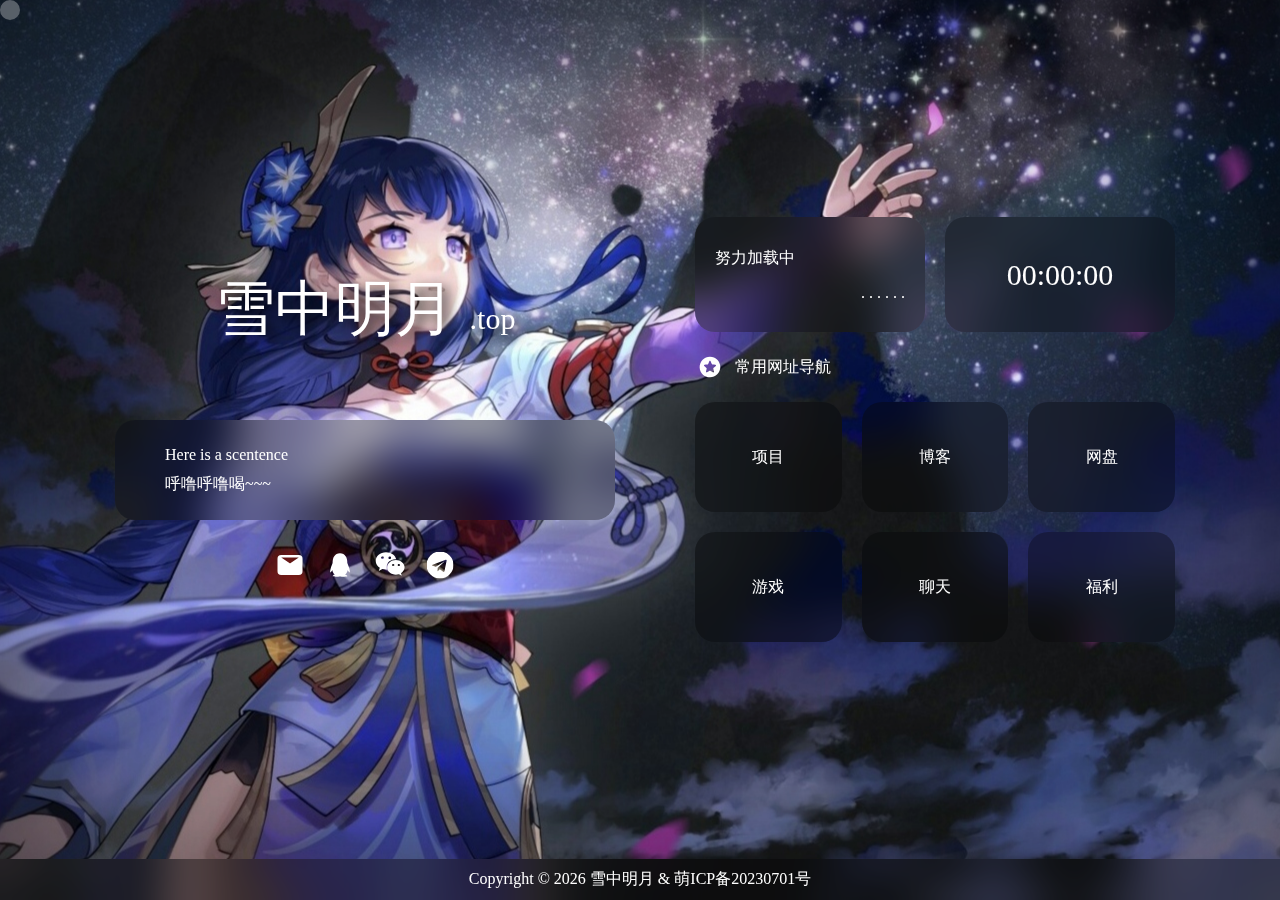
==== index.html @ 7137f93b "Update index.html" ====
<!DOCTYPE html>
<html>

<head>
    <title></title>
    <link rel="icon" href="img/favicon.ico">
    <link rel="stylesheet" href="css/mobile.css">
    <meta name="viewport"
        content="width=device-width, initial-scale=1.0, minimum-scale=1.0, maximum-scale=1.0, user-scalable=no">
</head>

<body>
    <div id="background"></div>
    <div id="background_shadow"></div>
    <div id="content">
        <div id="inside_content">
            <div id="left">
                <div id="website_title">
                    <span id="donmin"></span>
                    <span id="suffix"></span>
                </div>
                <div id="scentence">
                    <div></div>
                    <div></div>
                </div>
                <div id="contact_me">
                    <div class="contact_ico"></div>
                    <div class="contact_ico"></div>
                    <div class="contact_ico"></div>
                    <div class="contact_ico"></div>
                </div>
                <div id="expand1" class="expand" onclick="expand_open()">
                    <div class=" expand_icon"></div>
                </div>
            </div>
            <div id="right">
                <div id="box_top">
                    <div id="lrc_box" onclick="change_onelrc()">
                        <div id="lrc">努力加载中</div>
                        <div id="lrc_author">. . . . . .</div>
                    </div>
                    <div id="time_box">00:00:00</div>
                </div>
                <div id="box_centre">
                    <div id="box_centre_icon"></div>常用网址导航
                </div>
                <div id="box_bottom">
                    <div id="group1" class="link_group">
                        <div class="link_box"></div>
                        <div class="link_box"></div>
                        <div class="link_box"></div>
                    </div>
                    <div id="group1" class="link_group">
                        <div class="link_box"></div>
                        <div class="link_box"></div>
                        <div class="link_box"></div>
                    </div>
                    <div id="expand2" class="expand" onclick="expand_close()">
                        <div class="expand_icon"></div>
                    </div>
                </div>
            </div>
        </div>
        <div id="buttom_bar">
            loading ... ...
        </div>
    </div>
</body>

<footer>
    <script src="js/config.js"></script>
    <script src="js/myjs.js"></script>
    <script src="js/cursor.js"></script>
</footer>

</html>
---- css/mobile.css ----
@import url(global.css);

@media screen and (min-width:768px) {
    #right {
        display: flex;
    }

    #expand1{
        display: none
    }

    #expand2{
        display: none
    }

    #right {
        margin-left: 50px;


    }
    
}
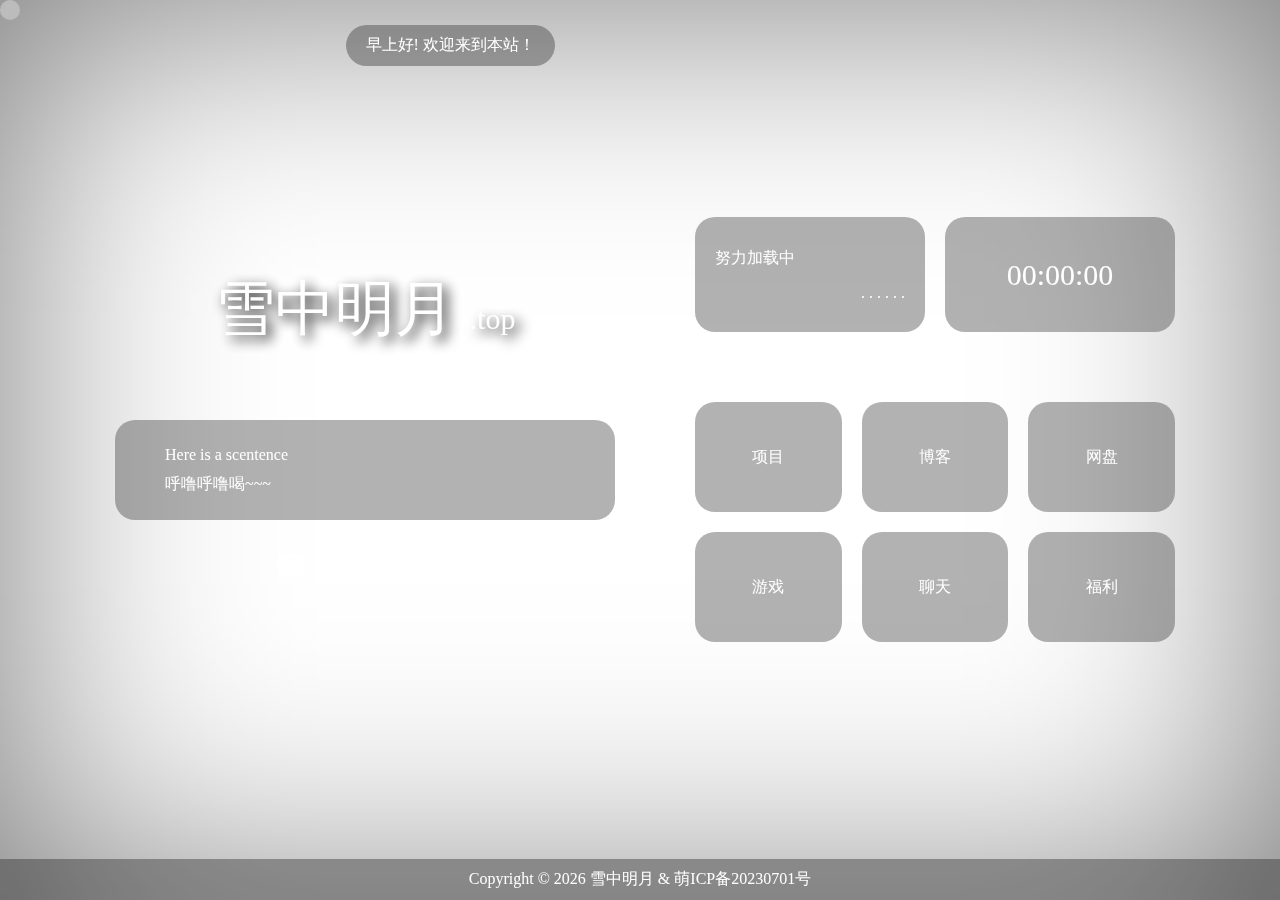
==== commit d2a0e171: "添加一个toast" ====
--- a/index.html
+++ b/index.html
@@ -70,6 +70,7 @@
 <footer>
     <script src="js/config.js"></script>
     <script src="js/myjs.js"></script>
+    <script src="js/toast.js"></script>
     <script src="js/cursor.js"></script>
 </footer>
 
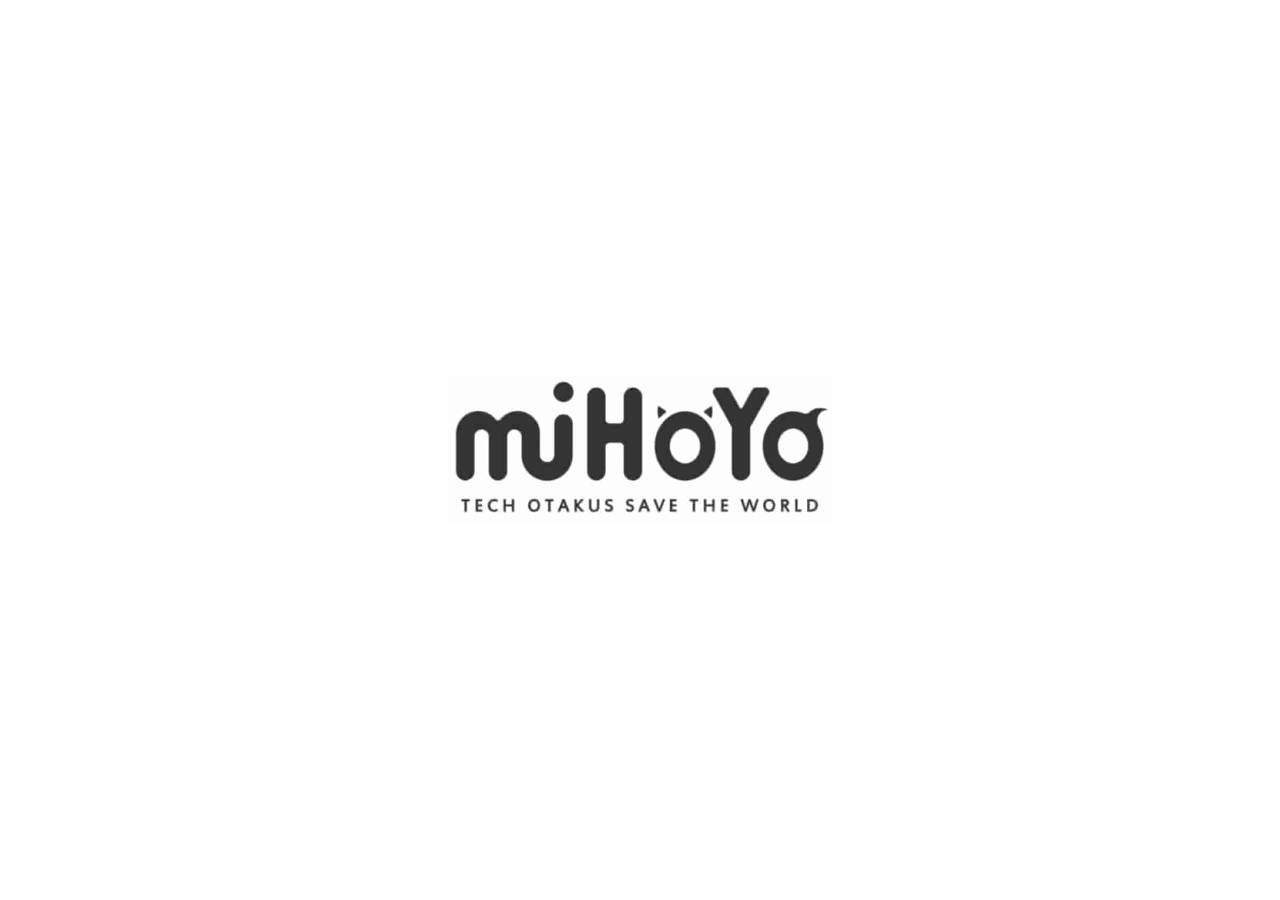
==== commit 38e2edb2: "添加开屏动画" ====
--- a/index.html
+++ b/index.html
@@ -69,9 +69,10 @@
 
 <footer>
     <script src="js/config.js"></script>
-    <script src="js/myjs.js"></script>
     <script src="js/toast.js"></script>
     <script src="js/cursor.js"></script>
+    <script src="js/beginning.js"></script>
+    <script src="js/myjs.js"></script>
 </footer>
 
 </html>
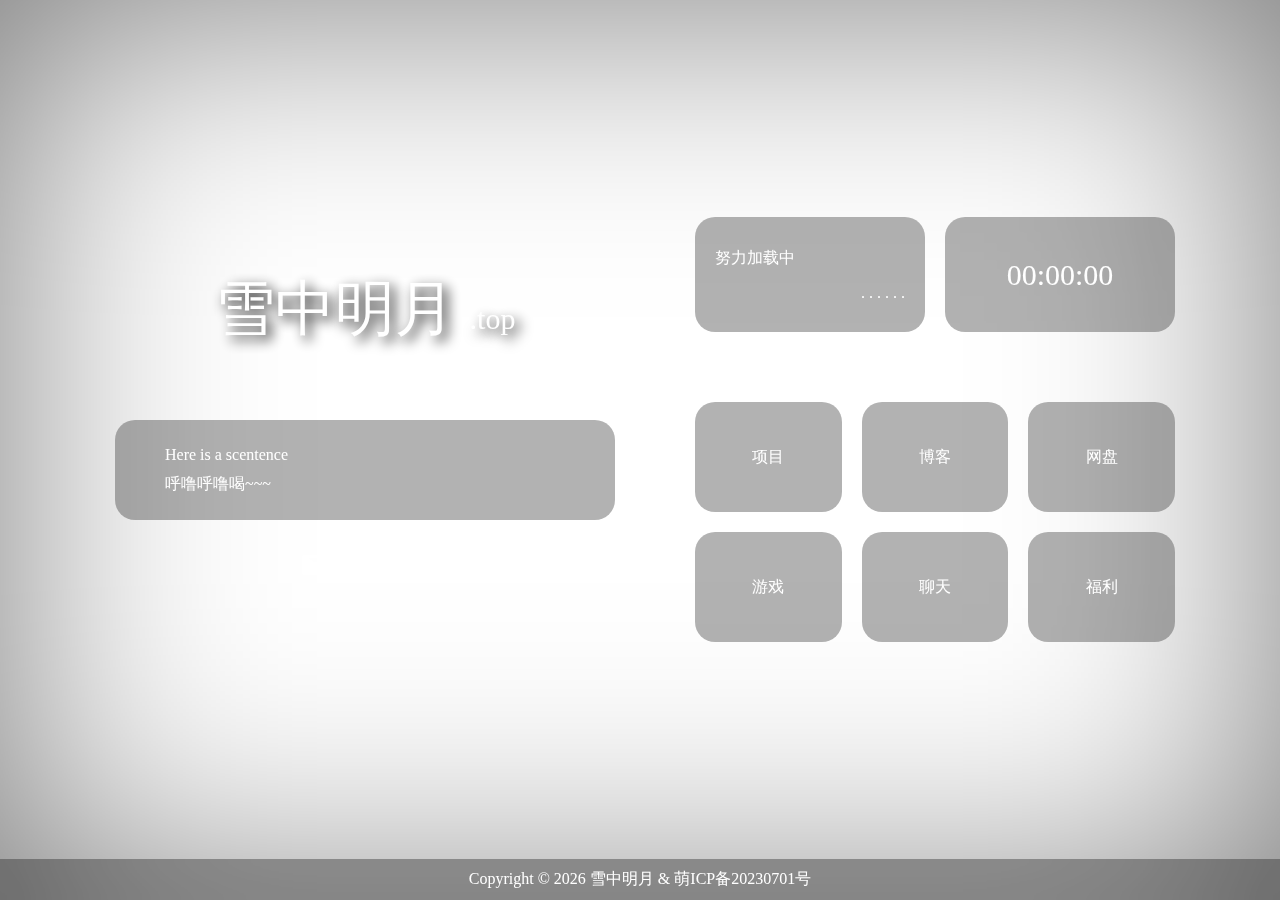
==== commit 155b700d: "为壁纸添加动态效果" ====
--- a/index.html
+++ b/index.html
@@ -3,6 +3,7 @@
 
 <head>
     <title></title>
+    <meta charset="UTF-8">
     <link rel="icon" href="img/favicon.ico">
     <link rel="stylesheet" href="css/mobile.css">
     <meta name="viewport"
@@ -10,16 +11,18 @@
 </head>
 
 <body>
-    <div id="background"></div>
+    <div id="background">
+        <div id="background_img"></div>
+    </div>
     <div id="background_shadow"></div>
     <div id="content">
         <div id="inside_content">
             <div id="left">
-                <div id="website_title">
+                <div id="website_title" onclick="show_toast('点它是没有用的')">
                     <span id="donmin"></span>
                     <span id="suffix"></span>
                 </div>
-                <div id="scentence">
+                <div id="scentence" onclick="show_toast('呼噜呼噜呵')">
                     <div></div>
                     <div></div>
                 </div>
@@ -39,7 +42,7 @@
                         <div id="lrc">努力加载中</div>
                         <div id="lrc_author">. . . . . .</div>
                     </div>
-                    <div id="time_box">00:00:00</div>
+                    <div id="time_box" onclick="show_toast('时钟滴答滴答的声音你听懂了吗',1)">00:00:00</div>
                 </div>
                 <div id="box_centre">
                     <div id="box_centre_icon"></div>常用网址导航
@@ -70,7 +73,7 @@
 <footer>
     <script src="js/config.js"></script>
     <script src="js/toast.js"></script>
-    <script src="js/cursor.js"></script>
+    <script src="js/cursor2.js"></script>
     <script src="js/beginning.js"></script>
     <script src="js/myjs.js"></script>
 </footer>
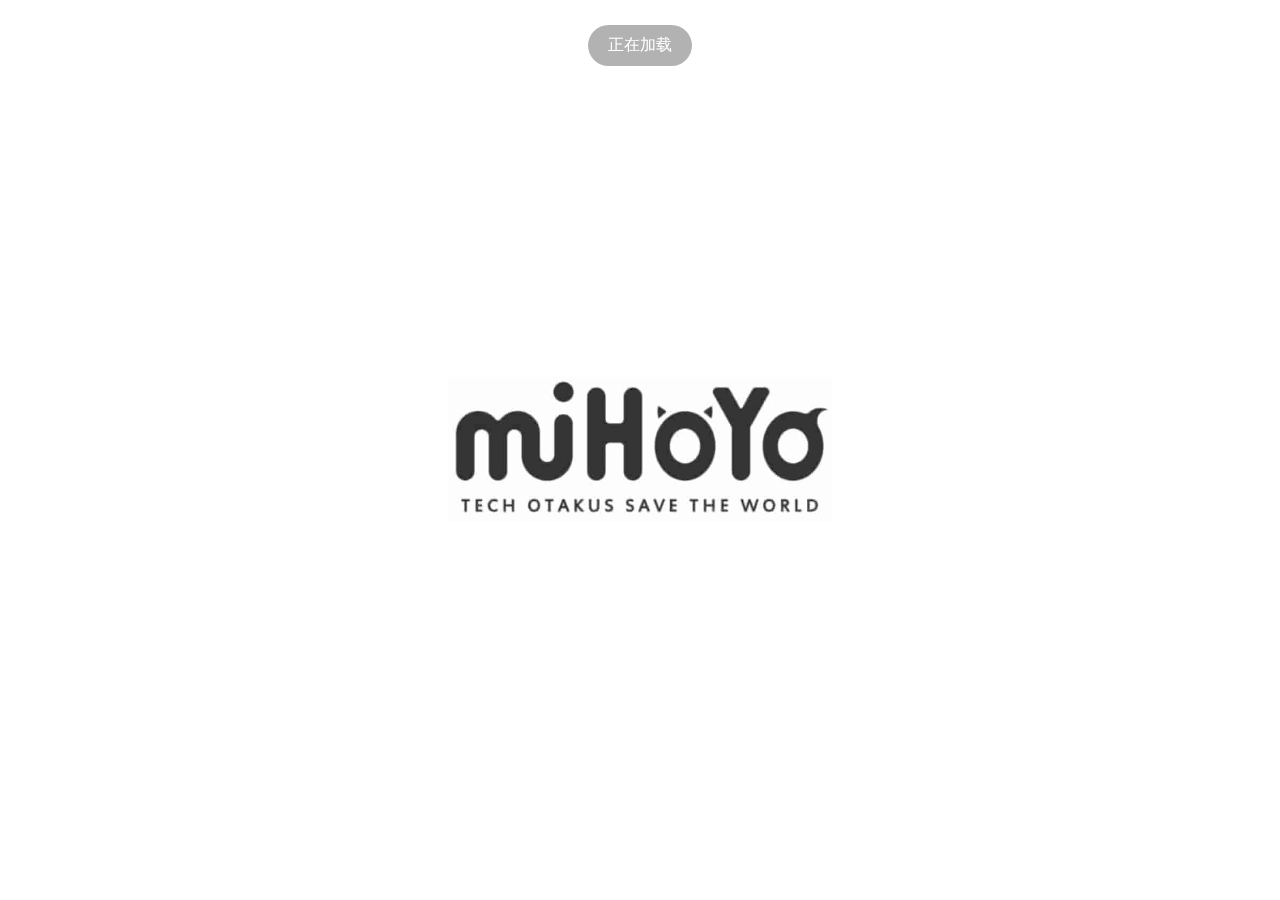
==== commit 22f4e2c7: "添加PWA支持 更换网站图标" ====
--- a/index.html
+++ b/index.html
@@ -4,7 +4,8 @@
 <head>
     <title></title>
     <meta charset="UTF-8">
-    <link rel="icon" href="img/favicon.ico">
+    <link rel="manifest" href="manifest.json">
+    <link rel="icon" href="img/favicon.png">
     <link rel="stylesheet" href="css/mobile.css">
     <meta name="viewport"
         content="width=device-width, initial-scale=1.0, minimum-scale=1.0, maximum-scale=1.0, user-scalable=no">
@@ -71,11 +72,19 @@
 </body>
 
 <footer>
+    <!-- setting -->
     <script src="js/config.js"></script>
+    <!-- toast -->
     <script src="js/toast.js"></script>
+    <!-- 特效光标 -->
     <script src="js/cursor2.js"></script>
+    <!-- 原神开场动画 -->
     <script src="js/beginning.js"></script>
     <script src="js/myjs.js"></script>
+    <!-- PWA -->
+    <script type="text/javascript">
+        if (navigator.serviceWorker != null) { navigator.serviceWorker.register('sw.js') }
+    </script>
 </footer>
 
-</html>
+</html>